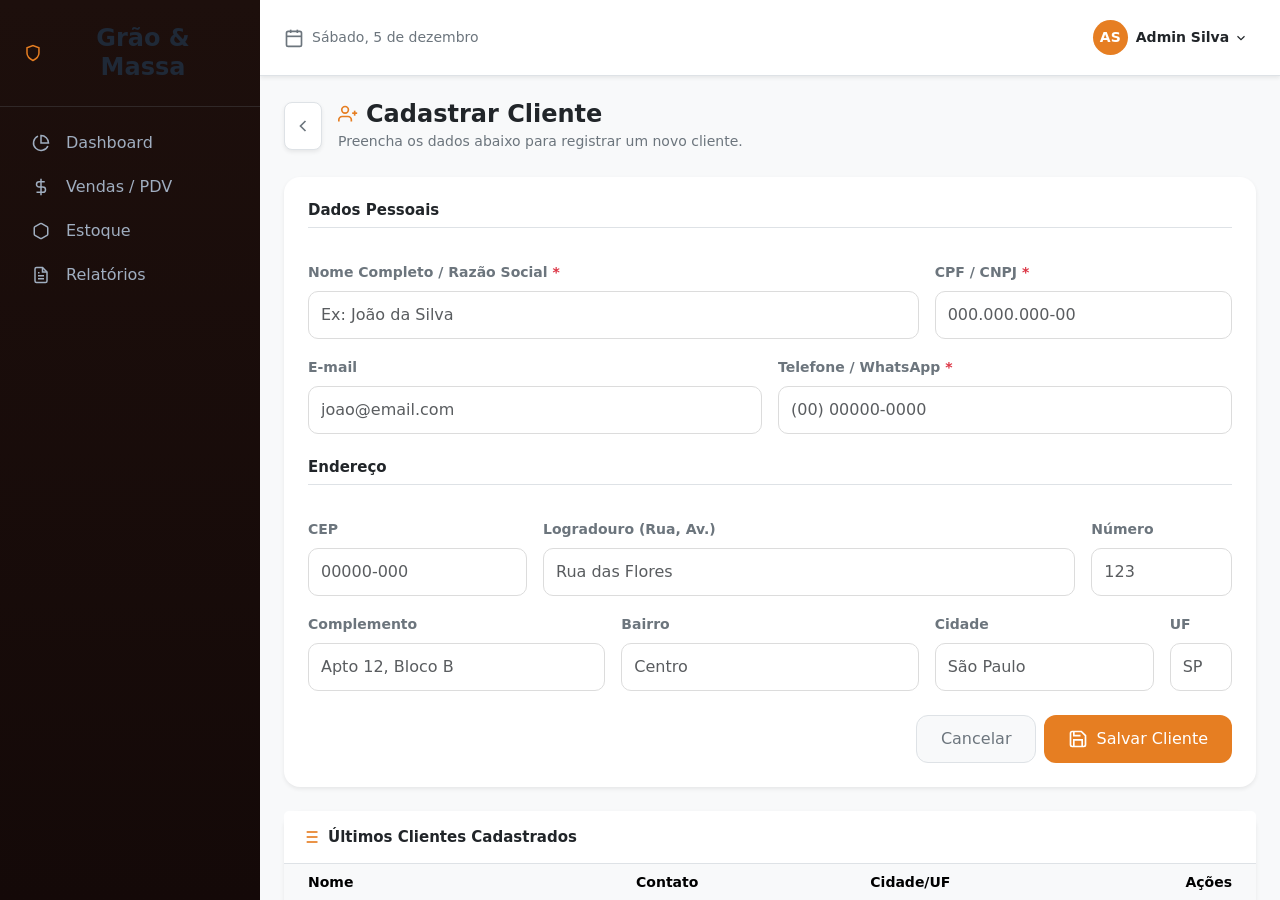
==== Cadastrar_Cliente.html @ 7a1f9829 "Commit inicial Commit inicial" ====
<!DOCTYPE html>
<html lang="pt-BR">
<head>
    <meta charset="UTF-8">
    <meta name="viewport" content="width=device-width, initial-scale=1.0">
    <title>Grão & Massa - Cadastrar Cliente</title>
    
    <link href="https://cdn.jsdelivr.net/npm/bootstrap@5.3.2/dist/css/bootstrap.min.css" rel="stylesheet">
    
    <link rel="stylesheet" href="CSS/index.css">
</head>
<body class="bg-light vh-100 d-flex overflow-hidden text-dark">

    <nav class="sidebar d-flex flex-column flex-shrink-0 text-white">
        <div class="p-4 text-center border-bottom border-secondary border-opacity-25 d-flex justify-content-center align-items-center gap-2">
            <svg class="text-brand" fill="none" stroke="currentColor" stroke-width="2" viewBox="0 0 24 24"><path d="M12 22s8-4 8-10V5l-8-3-8 3v7c0 6 8 10 8 10z"/></svg>
            <h4 class="m-0 fw-bold">Grão & Massa</h4>
        </div>
        <ul class="nav nav-pills flex-column mb-auto p-3 gap-1">
            <li class="nav-item">
                <a href="index.html" class="nav-link nav-link-custom d-flex align-items-center gap-3 py-2 px-3">
                    <svg fill="none" stroke="currentColor" stroke-width="2" viewBox="0 0 24 24"><path d="M21.21 15.89A10 10 0 118 2.83M22 12A10 10 0 0012 2v10z"/></svg> Dashboard
                </a>
            </li>
            <li>
                <a href="#" class="nav-link nav-link-custom d-flex align-items-center gap-3 py-2 px-3">
                    <svg fill="none" stroke="currentColor" stroke-width="2" viewBox="0 0 24 24"><line x1="12" y1="1" x2="12" y2="23"/><path d="M17 5H9.5a3.5 3.5 0 000 7h5a3.5 3.5 0 010 7H6"/></svg> Vendas / PDV
                </a>
            </li>
            <li>
                <a href="#" class="nav-link nav-link-custom d-flex align-items-center gap-3 py-2 px-3">
                    <svg fill="none" stroke="currentColor" stroke-width="2" viewBox="0 0 24 24"><path d="M21 16V8a2 2 0 00-1-1.73l-7-4a2 2 0 00-2 0l-7 4A2 2 0 003 8v8a2 2 0 001 1.73l7 4a2 2 0 002 0l7-4A2 2 0 0021 16z"/></svg> Estoque
                </a>
            </li>
            <li>
                <a href="#" class="nav-link nav-link-custom d-flex align-items-center gap-3 py-2 px-3">
                    <svg fill="none" stroke="currentColor" stroke-width="2" viewBox="0 0 24 24"><path d="M14 2H6a2 2 0 00-2 2v16a2 2 0 002 2h12a2 2 0 002-2V8z"/><polyline points="14 2 14 8 20 8"/><line x1="16" y1="13" x2="8" y2="13"/><line x1="16" y1="17" x2="8" y2="17"/><polyline points="10 9 9 9 8 9"/></svg> Relatórios
                </a>
            </li>
        </ul>
    </nav>

    <div class="d-flex flex-column flex-grow-1 overflow-hidden">
        
        <header class="bg-white border-bottom p-3 px-4 d-flex justify-content-between align-items-center shadow-sm z-1">
            <div class="text-secondary d-flex align-items-center gap-2 fw-medium small">
                <svg fill="none" stroke="currentColor" stroke-width="2" viewBox="0 0 24 24"><rect x="3" y="4" width="18" height="18" rx="2" ry="2"/><line x1="16" y1="2" x2="16" y2="6"/><line x1="8" y1="2" x2="8" y2="6"/><line x1="3" y1="10" x2="21" y2="10"/></svg>
                <span id="date"></span>
            </div>
            
            <div class="dropdown">
                <div class="d-flex align-items-center gap-2 fw-semibold px-2 py-1 rounded" role="button" data-bs-toggle="dropdown" aria-expanded="false" style="cursor: pointer;">
                    <div class="bg-brand text-white rounded-circle d-flex align-items-center justify-content-center" style="width: 35px; height: 35px; font-size: 14px;">AS</div>
                    <span class="text-dark small">Admin Silva <svg style="width: 14px; height: 14px;" fill="none" stroke="currentColor" stroke-width="2" viewBox="0 0 24 24"><polyline points="6 9 12 15 18 9"/></svg></span>
                </div>
                <ul class="dropdown-menu dropdown-menu-end shadow border-0 mt-2">
                    <li><a class="dropdown-item d-flex align-items-center gap-2 small py-2 text-dark" href="#">
                        <svg fill="none" stroke="currentColor" stroke-width="2" viewBox="0 0 24 24"><path d="M20 21v-2a4 4 0 00-4-4H8a4 4 0 00-4 4v2"/><circle cx="12" cy="7" r="4"/></svg> Perfil
                    </a></li>
                    <li><hr class="dropdown-divider"></li>
                    <li><a class="dropdown-item text-danger d-flex align-items-center gap-2 small py-2" href="#">
                        <svg fill="none" stroke="currentColor" stroke-width="2" viewBox="0 0 24 24"><path d="M9 21H5a2 2 0 01-2-2V5a2 2 0 012-2h4"/><polyline points="16 17 21 12 16 7"/><line x1="21" y1="12" x2="9" y2="12"/></svg> Sair
                    </a></li>
                </ul>
            </div>
        </header>

        <main class="flex-grow-1 p-4 overflow-auto bg-light">
            
            <div class="d-flex justify-content-between align-items-center mb-4">
                <div class="d-flex align-items-center gap-3">
                    <a href="index.html" class="btn btn-white border shadow-sm d-flex align-items-center justify-content-center p-2 rounded-3 bg-white text-secondary" title="Voltar ao Dashboard">
                        <svg fill="none" stroke="currentColor" stroke-width="2" viewBox="0 0 24 24"><polyline points="15 18 9 12 15 6"/></svg>
                    </a>
                    <div>
                        <h4 class="mb-0 fw-bold text-dark d-flex align-items-center gap-2">
                            <svg class="text-brand" fill="none" stroke="currentColor" stroke-width="2" viewBox="0 0 24 24"><path d="M16 21v-2a4 4 0 00-4-4H5a4 4 0 00-4 4v2"/><circle cx="8.5" cy="7" r="4"/><line x1="20" y1="8" x2="20" y2="14"/><line x1="23" y1="11" x2="17" y2="11"/></svg>
                            Cadastrar Cliente
                        </h4>
                        <span class="text-secondary small">Preencha os dados abaixo para registrar um novo cliente.</span>
                    </div>
                </div>
            </div>

            <div class="card border-0 shadow-sm rounded-4 mb-4">
                <div class="card-body p-4">
                    <form class="row g-3">
                        
                        <div class="col-12 mb-2">
                            <h6 class="fw-bold border-bottom pb-2 text-dark">Dados Pessoais</h6>
                        </div>

                        <div class="col-md-8">
                            <label class="form-label small fw-semibold text-secondary">Nome Completo / Razão Social <span class="text-danger">*</span></label>
                            <input type="text" class="form-control" placeholder="Ex: João da Silva">
                        </div>
                        <div class="col-md-4">
                            <label class="form-label small fw-semibold text-secondary">CPF / CNPJ <span class="text-danger">*</span></label>
                            <input type="text" class="form-control" placeholder="000.000.000-00">
                        </div>
                        <div class="col-md-6">
                            <label class="form-label small fw-semibold text-secondary">E-mail</label>
                            <input type="email" class="form-control" placeholder="joao@email.com">
                        </div>
                        <div class="col-md-6">
                            <label class="form-label small fw-semibold text-secondary">Telefone / WhatsApp <span class="text-danger">*</span></label>
                            <input type="text" class="form-control" placeholder="(00) 00000-0000">
                        </div>

                        <div class="col-12 mt-4 mb-2">
                            <h6 class="fw-bold border-bottom pb-2 text-dark">Endereço</h6>
                        </div>

                        <div class="col-md-3">
                            <label class="form-label small fw-semibold text-secondary">CEP</label>
                            <input type="text" class="form-control" placeholder="00000-000">
                        </div>
                        <div class="col-md-7">
                            <label class="form-label small fw-semibold text-secondary">Logradouro (Rua, Av.)</label>
                            <input type="text" class="form-control" placeholder="Rua das Flores">
                        </div>
                        <div class="col-md-2">
                            <label class="form-label small fw-semibold text-secondary">Número</label>
                            <input type="text" class="form-control" placeholder="123">
                        </div>
                        <div class="col-md-4">
                            <label class="form-label small fw-semibold text-secondary">Complemento</label>
                            <input type="text" class="form-control" placeholder="Apto 12, Bloco B">
                        </div>
                        <div class="col-md-4">
                            <label class="form-label small fw-semibold text-secondary">Bairro</label>
                            <input type="text" class="form-control" placeholder="Centro">
                        </div>
                        <div class="col-md-3">
                            <label class="form-label small fw-semibold text-secondary">Cidade</label>
                            <input type="text" class="form-control" placeholder="São Paulo">
                        </div>
                        <div class="col-md-1">
                            <label class="form-label small fw-semibold text-secondary">UF</label>
                            <input type="text" class="form-control" placeholder="SP">
                        </div>

                        <div class="col-12 mt-4 d-flex justify-content-end gap-2">
                            <button type="button" class="btn btn-light border px-4 fw-medium text-secondary">Cancelar</button>
                            <button type="button" class="btn btn-brand px-4 fw-medium d-flex align-items-center gap-2">
                                <svg fill="none" stroke="currentColor" stroke-width="2" viewBox="0 0 24 24"><path d="M19 21H5a2 2 0 01-2-2V5a2 2 0 012-2h11l5 5v11a2 2 0 01-2 2z"/><polyline points="17 21 17 13 7 13 7 21"/><polyline points="7 3 7 8 15 8"/></svg>
                                Salvar Cliente
                            </button>
                        </div>
                    </form>
                </div>
            </div>

            <div class="card border-0 shadow-sm rounded-4">
                <div class="card-header bg-white border-bottom p-3">
                    <h6 class="mb-0 fw-bold text-dark d-flex align-items-center gap-2">
                        <svg class="text-brand" fill="none" stroke="currentColor" stroke-width="2" viewBox="0 0 24 24"><line x1="8" y1="6" x2="21" y2="6"/><line x1="8" y1="12" x2="21" y2="12"/><line x1="8" y1="18" x2="21" y2="18"/><line x1="3" y1="6" x2="3.01" y2="6"/><line x1="3" y1="12" x2="3.01" y2="12"/><line x1="3" y1="18" x2="3.01" y2="18"/></svg>
                        Últimos Clientes Cadastrados
                    </h6>
                </div>
                <div class="card-body p-0">
                    <div class="table-responsive">
                        <table class="table table-hover mb-0 align-middle">
                            <thead class="table-light text-secondary small">
                                <tr>
                                    <th class="px-4 fw-semibold">Nome</th>
                                    <th class="fw-semibold">Contato</th>
                                    <th class="fw-semibold">Cidade/UF</th>
                                    <th class="text-end px-4 fw-semibold">Ações</th>
                                </tr>
                            </thead>
                            <tbody class="text-dark small">
                                <tr>
                                    <td class="px-4 fw-medium">Maria Oliveira Santos</td>
                                    <td>(11) 98765-4321</td>
                                    <td>São Paulo/SP</td>
                                    <td class="text-end px-4">
                                        <button class="btn btn-sm btn-light border text-secondary"><svg style="width: 14px; height: 14px;" fill="none" stroke="currentColor" stroke-width="2" viewBox="0 0 24 24"><path d="M11 4H4a2 2 0 00-2 2v14a2 2 0 002 2h14a2 2 0 002-2v-7"/><path d="M18.5 2.5a2.121 2.121 0 013 3L12 15l-4 1 1-4 9.5-9.5z"/></svg></button>
                                    </td>
                                </tr>
                                <tr>
                                    <td class="px-4 fw-medium">Padaria Central Ltda</td>
                                    <td>(21) 99999-1111</td>
                                    <td>Rio de Janeiro/RJ</td>
                                    <td class="text-end px-4">
                                        <button class="btn btn-sm btn-light border text-secondary"><svg style="width: 14px; height: 14px;" fill="none" stroke="currentColor" stroke-width="2" viewBox="0 0 24 24"><path d="M11 4H4a2 2 0 00-2 2v14a2 2 0 002 2h14a2 2 0 002-2v-7"/><path d="M18.5 2.5a2.121 2.121 0 013 3L12 15l-4 1 1-4 9.5-9.5z"/></svg></button>
                                    </td>
                                </tr>
                            </tbody>
                        </table>
                    </div>
                </div>
            </div>

        </main>
    </div>

    <script src="https://cdn.jsdelivr.net/npm/bootstrap@5.3.2/dist/js/bootstrap.bundle.min.js"></script>

    <script>
        // Data atual no cabeçalho
        const dateStr = new Date().toLocaleDateString('pt-BR', {weekday: 'long', day: 'numeric', month: 'long'});
        document.getElementById('date').innerText = dateStr.charAt(0).toUpperCase() + dateStr.slice(1);
    </script>
</body>
</html>
---- CSS/index.css ----
*{
    margin:0;
    padding:0;
    box-sizing:border-box;
    font-family:system-ui,-apple-system,BlinkMacSystemFont,"Segoe UI",Roboto,Helvetica,Arial,sans-serif;
}

a{
    text-decoration:none;
    color:inherit;
}

:root{
    --brand-color:#E67E22;
    --brand-hover:#D35400;
    --sidebar-bg:#1A1311;
}

body{
    background:#f5f5f5;
}

svg{
    width:20px;
    height:20px;
}

/* BRAND */

.text-brand{
    color:var(--brand-color)!important;
}

.bg-brand{
    background-color:var(--brand-color)!important;
    color:white;
}

.bg-brand-light{
    background-color:rgba(230,126,34,.1)!important;
}

.btn-brand{
    background-color:var(--brand-color)!important;
    color:white!important;
    border:none;
    transition:.2s;
}

.btn-brand:hover{
    background-color:var(--brand-hover)!important;
    color:white!important;
    transform:translateY(-1px);
}

/* SIDEBAR */

.sidebar{
    width:260px;
    background:var(--sidebar-bg);
    z-index:10;
}

.sidebar svg{
    width:18px;
    height:18px;
}

.nav-link-custom{
    color:#A0AEC0!important;
    font-weight:500;
    border-radius:10px;
    transition:.2s;
    padding:12px 14px;
}

.nav-link-custom:hover{
    background-color:rgba(230,126,34,.08);
    color:var(--brand-color)!important;
}

.nav-link-custom.active{
    background-color:rgba(230,126,34,.12)!important;
    color:var(--brand-color)!important;
}

/* HEADER */

header{
    height:80px;
    background:white;
}

/* CARD */

.card{
    border:none;
    border-radius:20px;
    box-shadow:0 .125rem .25rem rgba(0,0,0,.05);
}

/* FORM */

.form-label{
    font-size:14px;
    font-weight:600;
    color:#6c757d;
    margin-bottom:8px;
}

.form-control,
.form-select{
    height:50px;
    border-radius:12px;
    border:1px solid #E2E8F0;
    transition:.2s;
    background:#fff;
}

textarea.form-control{
    height:auto;
    min-height:140px;
    resize:none;
}

.form-control:focus,
.form-select:focus{
    border-color:var(--brand-color);
    box-shadow:0 0 0 .2rem rgba(230,126,34,.15);
}

/* TITLES */

h3,h4,h5,h6{
    color:#1f2937;
}

/* BOTÕES */

.btn{
    border-radius:12px;
    font-weight:600;
    height:48px;
}

/* SCROLL */

::-webkit-scrollbar{
    width:8px;
}

::-webkit-scrollbar-thumb{
    background:#d6d6d6;
    border-radius:20px;
}

::-webkit-scrollbar-thumb:hover{
    background:#bdbdbd;
}

*{
    margin:0;
    padding:0;
    box-sizing:border-box;
}

body{
    font-family:'Segoe UI', sans-serif;
    background:#f5f5f5;
}

:root{
    --brand:#d67a1f;
    --sidebar:#170d0b;
}

.text-brand{
    color:var(--brand);
}

.bg-brand{
    background:var(--brand);
}

.btn-brand{
    background:var(--brand);
    color:#fff;
    border:none;
}

.btn-brand:hover{
    background:#b86414;
    color:#fff;
}

/* SIDEBAR */
.sidebar{
    width:260px;
    background:linear-gradient(to bottom,#1d0f0c,#140908);
}

.sidebar svg{
    width:18px;
    height:18px;
}

.nav-link-custom{
    color:#cfcfcf;
    border-radius:10px;
    transition:.2s;
}

.nav-link-custom:hover{
    background:rgba(255,255,255,.05);
    color:#fff;
}

.nav-link-custom.active{
    background:rgba(214,122,31,.15);
    color:#fff;
}

/* HEADER */
header{
    height:80px;
}

/* CARD */
.card{
    border:none;
    border-radius:20px;
}

.form-control{
    height:48px;
    border-radius:10px;
    border:1px solid #dcdcdc;
}

.form-control:focus{
    box-shadow:none;
    border-color:var(--brand);
}

.form-label{
    font-size:14px;
    font-weight:600;
    color:#6c757d;
}

h6{
    font-size:15px;
}

svg{
    width:20px;
    height:20px;
}
/* Fonte nativa do sistema e configurações básicas */
* { 
    font-family: system-ui, -apple-system, BlinkMacSystemFont, "Segoe UI", Roboto, Helvetica, Arial, sans-serif; 
}

/* Evita que links fiquem com aquele azul feio do navegador */
a {
    text-decoration: none;
    color: inherit;
}

:root {
    --brand-color: #E67E22;
    --brand-hover: #D35400;
    --sidebar-bg: #1A1311;
}

/* Classes de utilidade da marca (Laranja) */
.text-brand { color: var(--brand-color) !important; }
.bg-brand { background-color: var(--brand-color) !important; color: white; }
.btn-brand { background-color: var(--brand-color) !important; color: white !important; border: none; }
.btn-brand:hover { background-color: var(--brand-hover) !important; color: white !important; }
.bg-brand-light { background-color: rgba(230, 126, 34, 0.1) !important; }

svg { width: 20px; height: 20px; }


.sidebar { background-color: var(--sidebar-bg); width: 260px; z-index: 10; }
.nav-link-custom { color: #A0AEC0 !important; font-weight: 500; transition: 0.2s; border-radius: 8px; }
.nav-link-custom:hover, .nav-link-custom.active { background-color: rgba(230, 126, 34, 0.1); color: var(--brand-color) !important; }


.action-card { cursor: pointer; transition: transform 0.3s, box-shadow 0.3s; border: 1px solid #E2E8F0; }
.action-card:hover { border-color: var(--brand-color); transform: translateY(-3px); box-shadow: 0 .5rem 1rem rgba(0,0,0,.15)!important; }
.action-card svg { width: 32px; height: 32px; color: var(--brand-color); margin-bottom: 10px; }

.css-chart { display: flex; align-items: flex-end; justify-content: space-around; height: 200px; border-bottom: 1px solid #E2E8F0; padding-bottom: 10px; }
.bar-group { display: flex; flex-direction: column; align-items: center; gap: 8px; height: 100%; justify-content: flex-end; width: 40px; }
.bar { width: 100%; background-color: var(--brand-color); border-radius: 4px 4px 0 0; opacity: 0.85; transition: 0.3s; cursor: pointer; }
.bar:hover { opacity: 1; background-color: var(--brand-hover); }
.bar-label { font-size: 12px; color: #6c757d; }

.sale-icon { width: 40px; height: 40px; background-color: #FFF5EB; color: var(--brand-color); border-radius: 50%; display: flex; align-items: center; justify-content: center; flex-shrink: 0; }

.nav-pills .nav-link.active, 
.nav-link-custom.active { 
    background-color: rgba(230, 126, 34, 0.1) !important; 
    color: var(--brand-color) !important; 
}
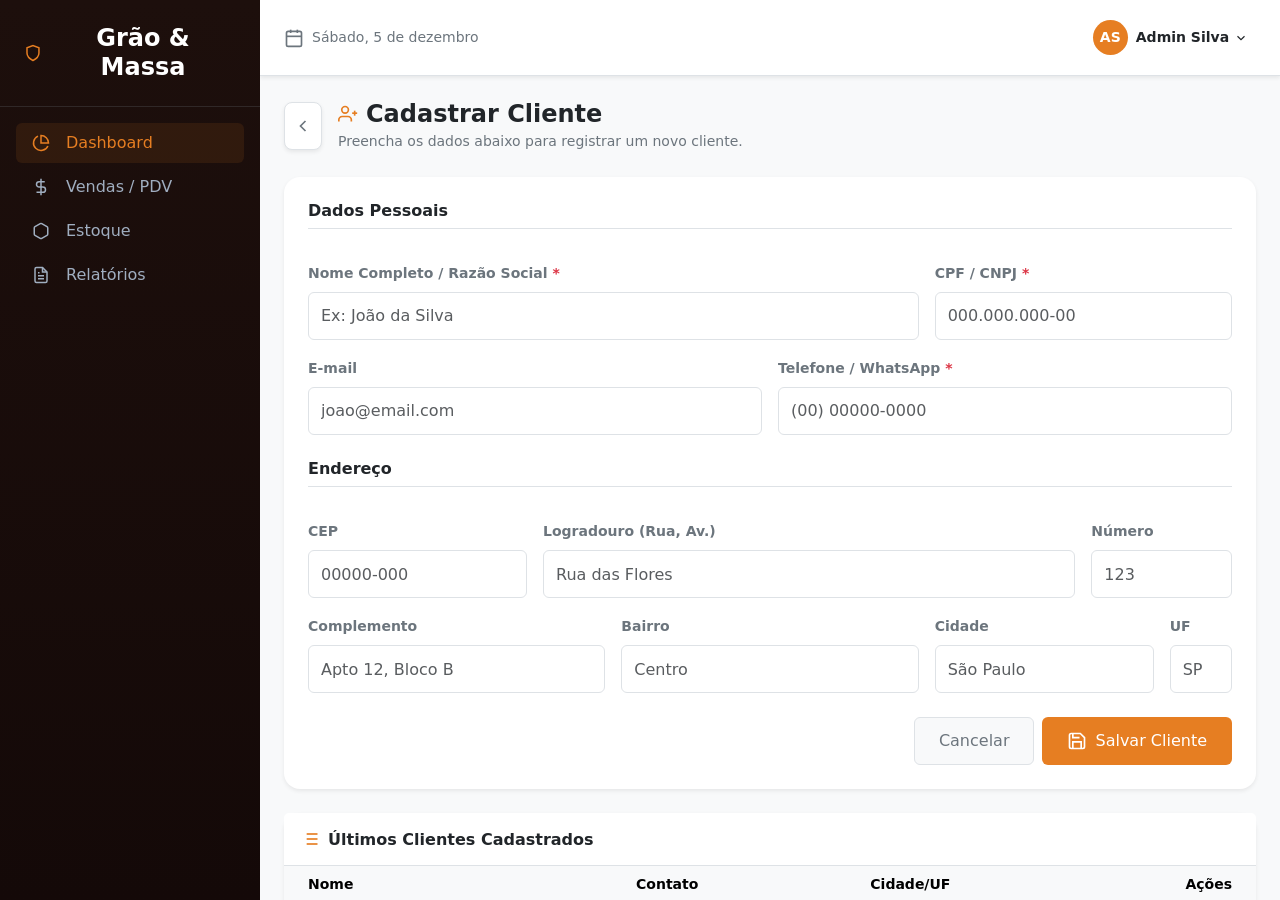
==== commit 289ced8e: "Commit inicial Melhora na aparência das telas e melhora na navegação, mudança toda em front-end" ====
--- a/Cadastrar_Cliente.html
+++ b/Cadastrar_Cliente.html
@@ -1,14 +1,12 @@
 <!DOCTYPE html>
 <html lang="pt-BR">
-<head>
-    <meta charset="UTF-8">
-    <meta name="viewport" content="width=device-width, initial-scale=1.0">
-    <title>Grão & Massa - Cadastrar Cliente</title>
-    
-    <link href="https://cdn.jsdelivr.net/npm/bootstrap@5.3.2/dist/css/bootstrap.min.css" rel="stylesheet">
-    
-    <link rel="stylesheet" href="CSS/index.css">
-</head>
+    <head>
+        <meta charset="UTF-8">
+        <meta name="viewport" content="width=device-width, initial-scale=1.0">
+        <title>Grão & Massa - Dashboard</title>
+        <link rel="stylesheet" href="CSS/index.css">
+        <link rel="stylesheet" href="CDN/bootstrap-5.3.8-dist/bootstrap-5.3.8-dist/css/bootstrap.min.css">
+    </head>
 <body class="bg-light vh-100 d-flex overflow-hidden text-dark">
 
     <nav class="sidebar d-flex flex-column flex-shrink-0 text-white">
@@ -18,7 +16,7 @@
         </div>
         <ul class="nav nav-pills flex-column mb-auto p-3 gap-1">
             <li class="nav-item">
-                <a href="index.html" class="nav-link nav-link-custom d-flex align-items-center gap-3 py-2 px-3">
+                <a href="#" class="nav-link nav-link-custom active d-flex align-items-center gap-3 py-2 px-3">
                     <svg fill="none" stroke="currentColor" stroke-width="2" viewBox="0 0 24 24"><path d="M21.21 15.89A10 10 0 118 2.83M22 12A10 10 0 0012 2v10z"/></svg> Dashboard
                 </a>
             </li>
